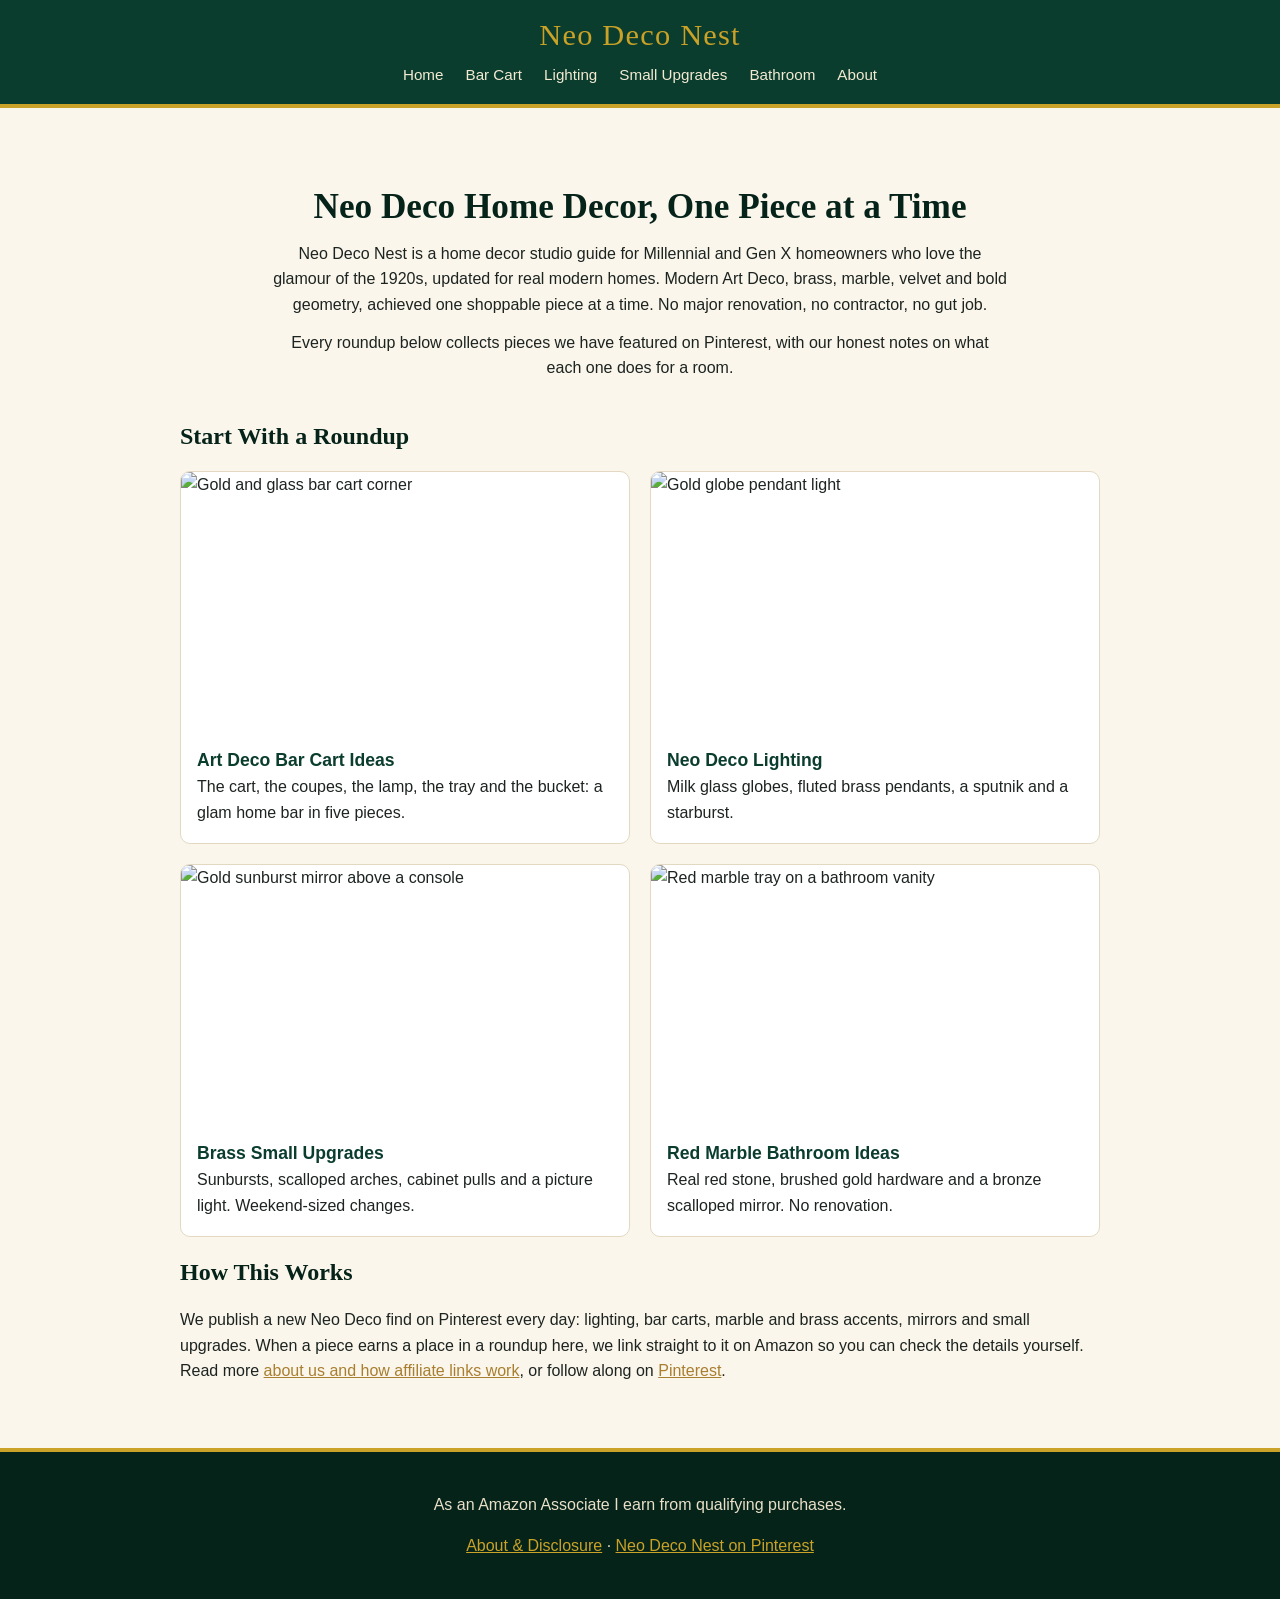
==== index.html @ 0c6e8785 "Add files via upload" ====
<!DOCTYPE html>
<html lang="en">
<head>
  <meta charset="utf-8">
  <meta name="viewport" content="width=device-width, initial-scale=1">
  <title>Neo Deco Nest | Neo Deco Home Decor Ideas, One Piece at a Time</title>
  <meta name="description" content="Neo Deco home decor ideas for Millennial and Gen X homes: modern Art Deco glamour in brass, marble and bold geometry, one shoppable piece at a time, no renovation needed.">
  <!-- PINTEREST CLAIM META TAG GOES HERE -->
  <link rel="stylesheet" href="style.css">
</head>
<body>
  <header class="site-header">
    <p class="brand"><a href="index.html">Neo Deco Nest</a></p>
    <nav class="site-nav">
      <a href="index.html">Home</a>
      <a href="art-deco-bar-cart.html">Bar Cart</a>
      <a href="neo-deco-lighting.html">Lighting</a>
      <a href="brass-small-upgrades.html">Small Upgrades</a>
      <a href="red-marble-bathroom.html">Bathroom</a>
      <a href="about.html">About</a>
    </nav>
  </header>
  <main>
    <section class="hero">
      <h1>Neo Deco Home Decor, One Piece at a Time</h1>
      <p>Neo Deco Nest is a home decor studio guide for Millennial and Gen X homeowners who love the glamour of the 1920s, updated for real modern homes. Modern Art Deco, brass, marble, velvet and bold geometry, achieved one shoppable piece at a time. No major renovation, no contractor, no gut job.</p>
      <p>Every roundup below collects pieces we have featured on Pinterest, with our honest notes on what each one does for a room.</p>
    </section>
    <section>
      <h2>Start With a Roundup</h2>
      <div class="card-grid">
        <a class="card" href="art-deco-bar-cart.html">
          <img src="assets/bar-cart.jpg" alt="Gold and glass bar cart corner" loading="lazy">
          <span class="card-body"><strong>Art Deco Bar Cart Ideas</strong><br>The cart, the coupes, the lamp, the tray and the bucket: a glam home bar in five pieces.</span>
        </a>
        <a class="card" href="neo-deco-lighting.html">
          <img src="assets/globe-pendant.jpg" alt="Gold globe pendant light" loading="lazy">
          <span class="card-body"><strong>Neo Deco Lighting</strong><br>Milk glass globes, fluted brass pendants, a sputnik and a starburst.</span>
        </a>
        <a class="card" href="brass-small-upgrades.html">
          <img src="assets/sunburst-mirror.jpg" alt="Gold sunburst mirror above a console" loading="lazy">
          <span class="card-body"><strong>Brass Small Upgrades</strong><br>Sunbursts, scalloped arches, cabinet pulls and a picture light. Weekend-sized changes.</span>
        </a>
        <a class="card" href="red-marble-bathroom.html">
          <img src="assets/red-marble-tray.jpg" alt="Red marble tray on a bathroom vanity" loading="lazy">
          <span class="card-body"><strong>Red Marble Bathroom Ideas</strong><br>Real red stone, brushed gold hardware and a bronze scalloped mirror. No renovation.</span>
        </a>
      </div>
    </section>
    <section>
      <h2>How This Works</h2>
      <p>We publish a new Neo Deco find on Pinterest every day: lighting, bar carts, marble and brass accents, mirrors and small upgrades. When a piece earns a place in a roundup here, we link straight to it on Amazon so you can check the details yourself. Read more <a href="about.html">about us and how affiliate links work</a>, or follow along on <a href="https://www.pinterest.com/neodeconesthome/" rel="noopener">Pinterest</a>.</p>
    </section>
  </main>
  <footer class="site-footer">
    <p>As an Amazon Associate I earn from qualifying purchases.</p>
    <p><a href="about.html">About &amp; Disclosure</a> &middot; <a href="https://www.pinterest.com/neodeconesthome/" rel="noopener">Neo Deco Nest on Pinterest</a></p>
  </footer>
</body>
</html>
---- style.css ----
:root {
  --emerald: #0b3d2e;
  --emerald-deep: #06231a;
  --gold: #c9a227;
  --brass: #a97e2f;
  --cream: #faf6ec;
  --ink: #1d2420;
  --muted: #5c665f;
  --line: #e3d9c2;
}

* { box-sizing: border-box; }

body {
  margin: 0;
  font-family: -apple-system, BlinkMacSystemFont, "Segoe UI", Roboto, Helvetica, Arial, sans-serif;
  background: var(--cream);
  color: var(--ink);
  line-height: 1.6;
}

h1, h2, h3, .brand {
  font-family: Georgia, "Times New Roman", serif;
  color: var(--emerald-deep);
  line-height: 1.25;
}

a { color: var(--brass); }

.site-header {
  background: var(--emerald);
  padding: 1rem 1.25rem;
  text-align: center;
  border-bottom: 4px solid var(--gold);
}

.brand { margin: 0 0 0.5rem; font-size: 1.9rem; letter-spacing: 0.04em; }
.brand a { color: var(--gold); text-decoration: none; }

.site-nav a {
  color: #f3ead2;
  text-decoration: none;
  margin: 0 0.55rem;
  font-size: 0.95rem;
  white-space: nowrap;
}
.site-nav a:hover { color: var(--gold); text-decoration: underline; }

main {
  max-width: 960px;
  margin: 0 auto;
  padding: 1.5rem 1.25rem 3rem;
}

.hero { text-align: center; padding: 1.5rem 0 0.5rem; }
.hero h1 { font-size: 2.2rem; margin-bottom: 0.75rem; }
.hero p { max-width: 46rem; margin: 0.75rem auto; }

.card-grid {
  display: grid;
  grid-template-columns: repeat(2, 1fr);
  gap: 1.25rem;
  margin-top: 1rem;
}

.card {
  background: #fff;
  border: 1px solid var(--line);
  border-radius: 10px;
  overflow: hidden;
  text-decoration: none;
  color: var(--ink);
  display: block;
}
.card img { width: 100%; height: 260px; object-fit: cover; display: block; }
.card-body { display: block; padding: 0.9rem 1rem 1.1rem; }
.card-body strong { color: var(--emerald); font-size: 1.1rem; }

.disclosure {
  background: #f1e8cf;
  border-left: 4px solid var(--gold);
  padding: 0.75rem 1rem;
  font-size: 0.95rem;
}

.product-list { display: flex; flex-direction: column; gap: 1.5rem; margin-top: 1.5rem; }

.product {
  background: #fff;
  border: 1px solid var(--line);
  border-radius: 10px;
  overflow: hidden;
  display: grid;
  grid-template-columns: 300px 1fr;
}
.product img { width: 100%; height: 100%; min-height: 280px; object-fit: cover; display: block; }
.product-body { padding: 1.1rem 1.25rem; }
.product-body h3 { margin-top: 0; }

.btn {
  display: inline-block;
  background: var(--emerald);
  color: #fff;
  text-decoration: none;
  padding: 0.6rem 1.2rem;
  border-radius: 999px;
  border: 1px solid var(--gold);
  font-weight: 600;
}
.btn:hover { background: var(--emerald-deep); }

.site-footer {
  background: var(--emerald-deep);
  color: #e9e0c8;
  text-align: center;
  padding: 1.5rem 1.25rem;
  border-top: 4px solid var(--gold);
}
.site-footer a { color: var(--gold); }

@media (max-width: 640px) {
  .card-grid { grid-template-columns: 1fr; }
  .product { grid-template-columns: 1fr; }
  .product img { height: 320px; min-height: 0; }
  .hero h1 { font-size: 1.7rem; }
  .brand { font-size: 1.5rem; }
}
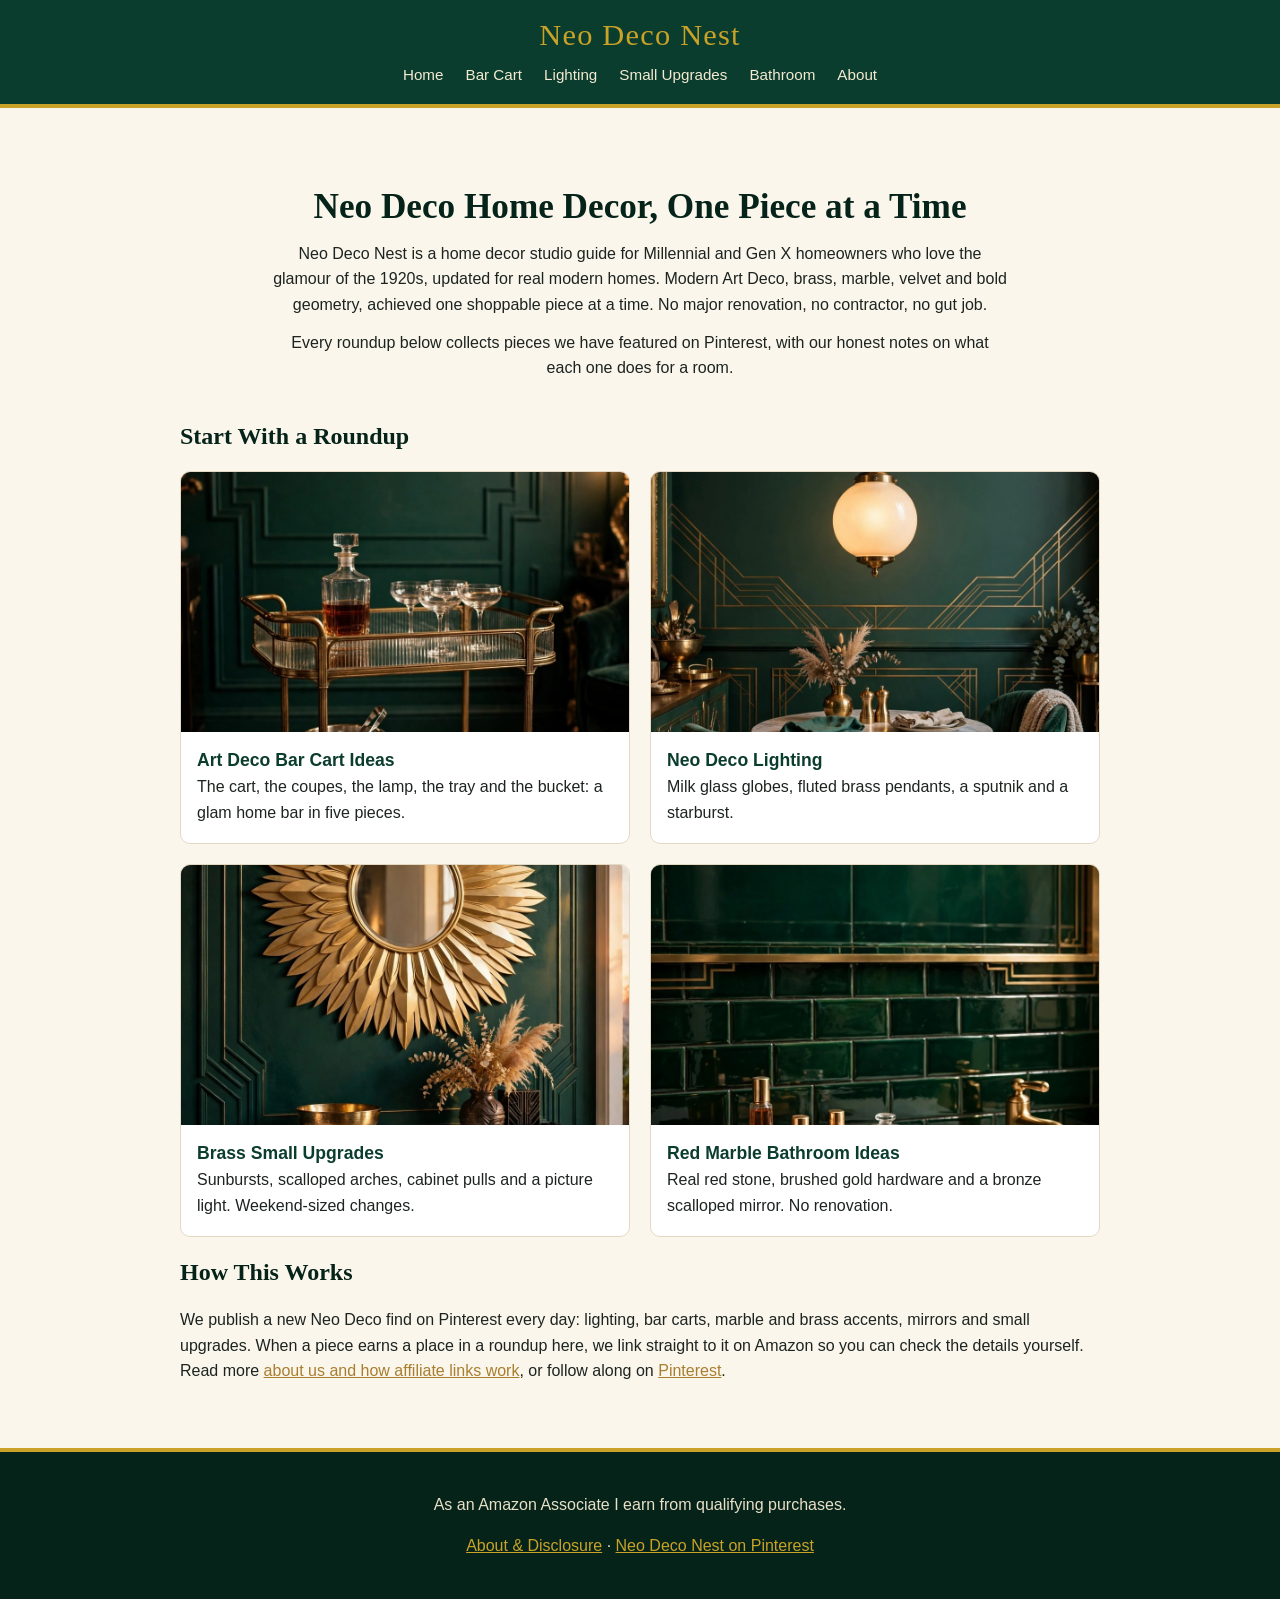
==== commit 82374e35: "Add Pinterest domain verification meta tag" ====
--- a/index.html
+++ b/index.html
@@ -5,7 +5,7 @@
   <meta name="viewport" content="width=device-width, initial-scale=1">
   <title>Neo Deco Nest | Neo Deco Home Decor Ideas, One Piece at a Time</title>
   <meta name="description" content="Neo Deco home decor ideas for Millennial and Gen X homes: modern Art Deco glamour in brass, marble and bold geometry, one shoppable piece at a time, no renovation needed.">
-  <!-- PINTEREST CLAIM META TAG GOES HERE -->
+  <meta name="p:domain_verify" content="8adfed2df7e66b7f47789039637cab0e"/>
   <link rel="stylesheet" href="style.css">
 </head>
 <body>
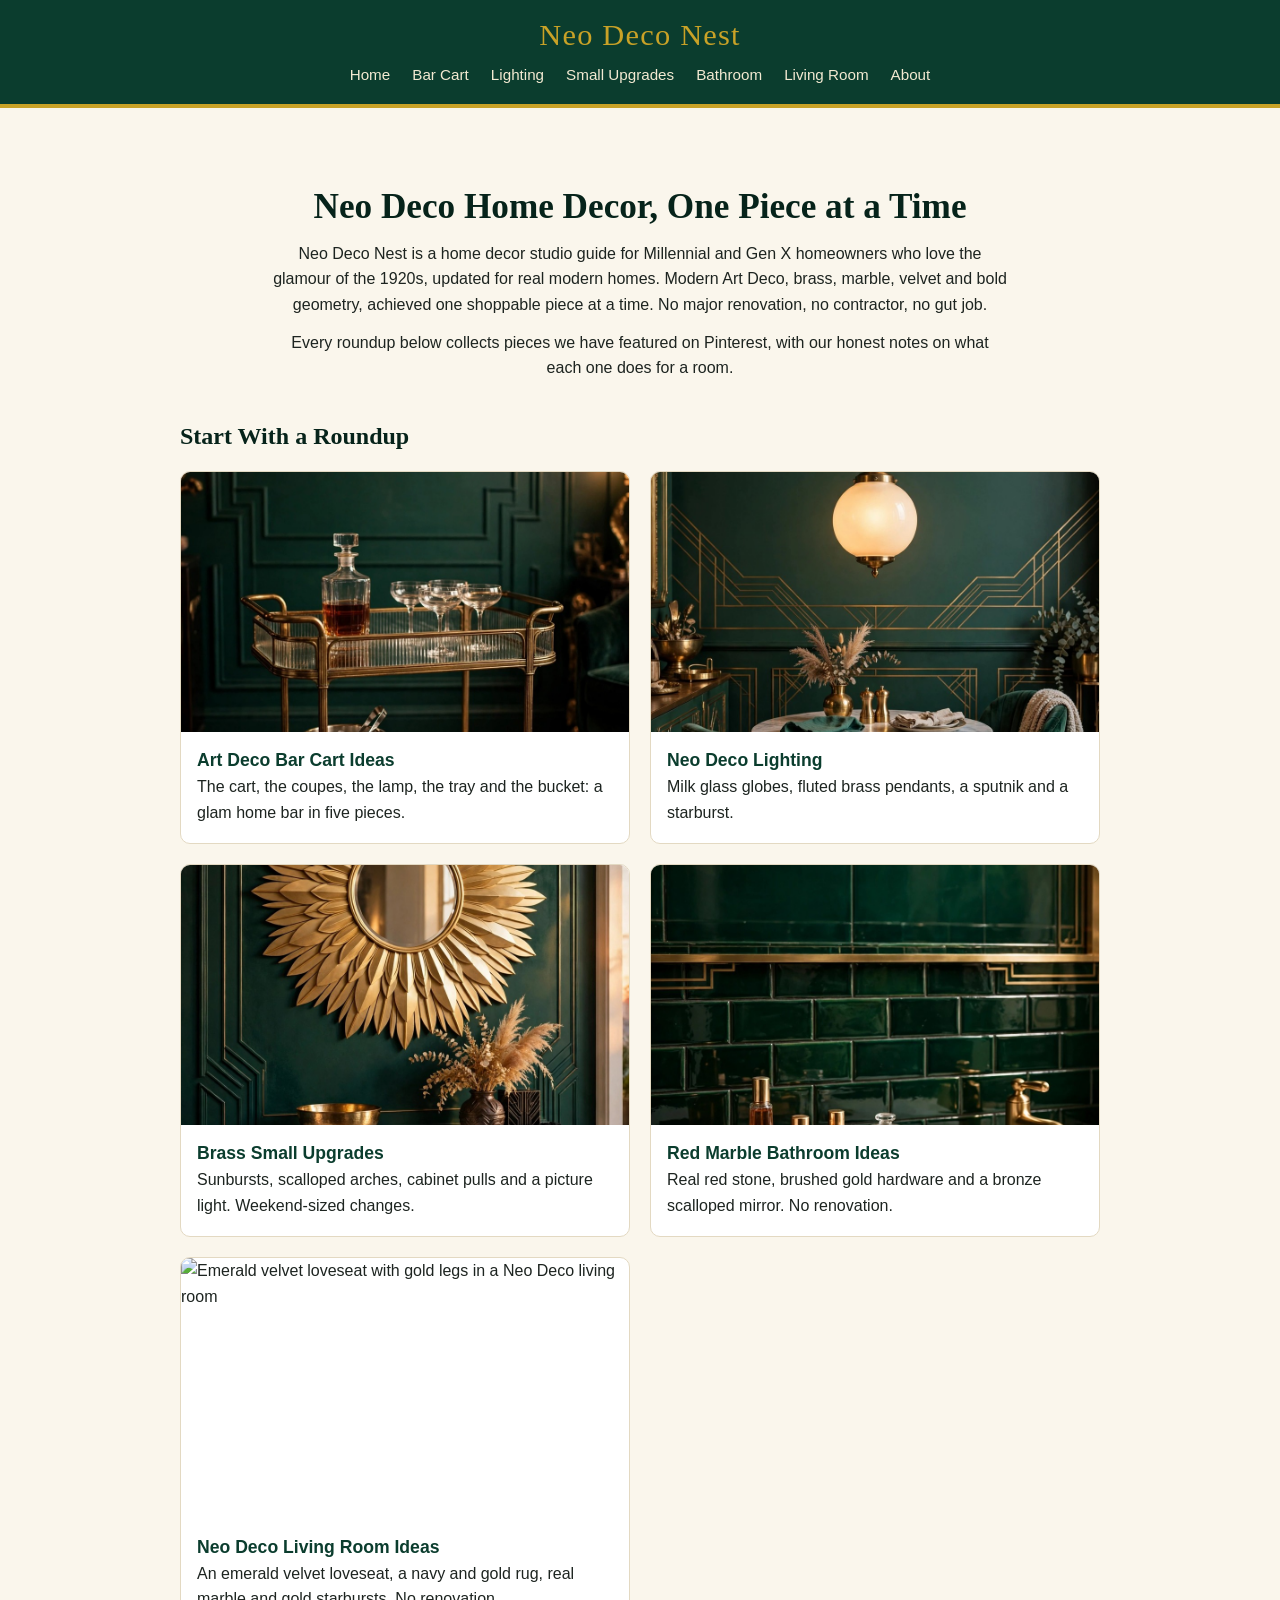
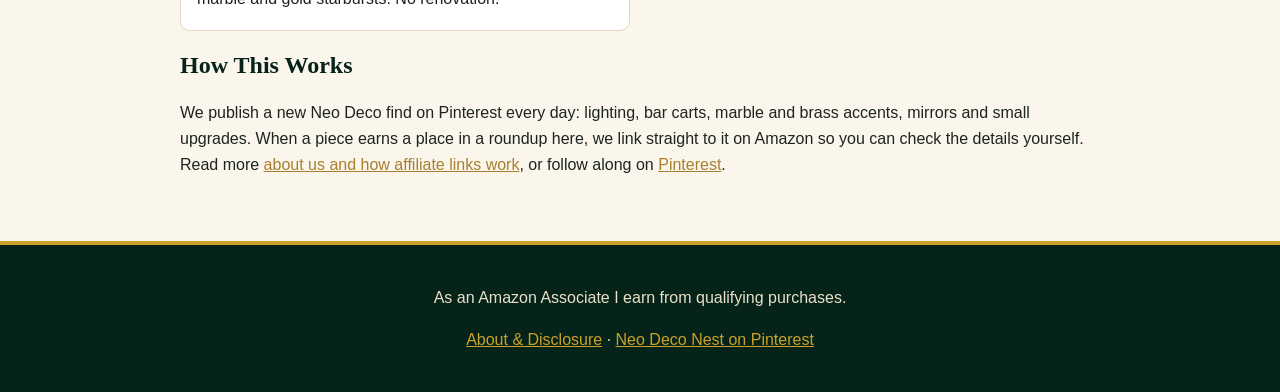
==== commit c431cbdd: "Add files via upload" ====
--- a/index.html
+++ b/index.html
@@ -17,6 +17,7 @@
       <a href="neo-deco-lighting.html">Lighting</a>
       <a href="brass-small-upgrades.html">Small Upgrades</a>
       <a href="red-marble-bathroom.html">Bathroom</a>
+      <a href="neo-deco-living-room.html">Living Room</a>
       <a href="about.html">About</a>
     </nav>
   </header>
@@ -45,6 +46,10 @@
           <img src="assets/red-marble-tray.jpg" alt="Red marble tray on a bathroom vanity" loading="lazy">
           <span class="card-body"><strong>Red Marble Bathroom Ideas</strong><br>Real red stone, brushed gold hardware and a bronze scalloped mirror. No renovation.</span>
         </a>
+        <a class="card" href="neo-deco-living-room.html">
+          <img src="assets/emerald-velvet-loveseat.jpg" alt="Emerald velvet loveseat with gold legs in a Neo Deco living room" loading="lazy">
+          <span class="card-body"><strong>Neo Deco Living Room Ideas</strong><br>An emerald velvet loveseat, a navy and gold rug, real marble and gold starbursts. No renovation.</span>
+        </a>
       </div>
     </section>
     <section>
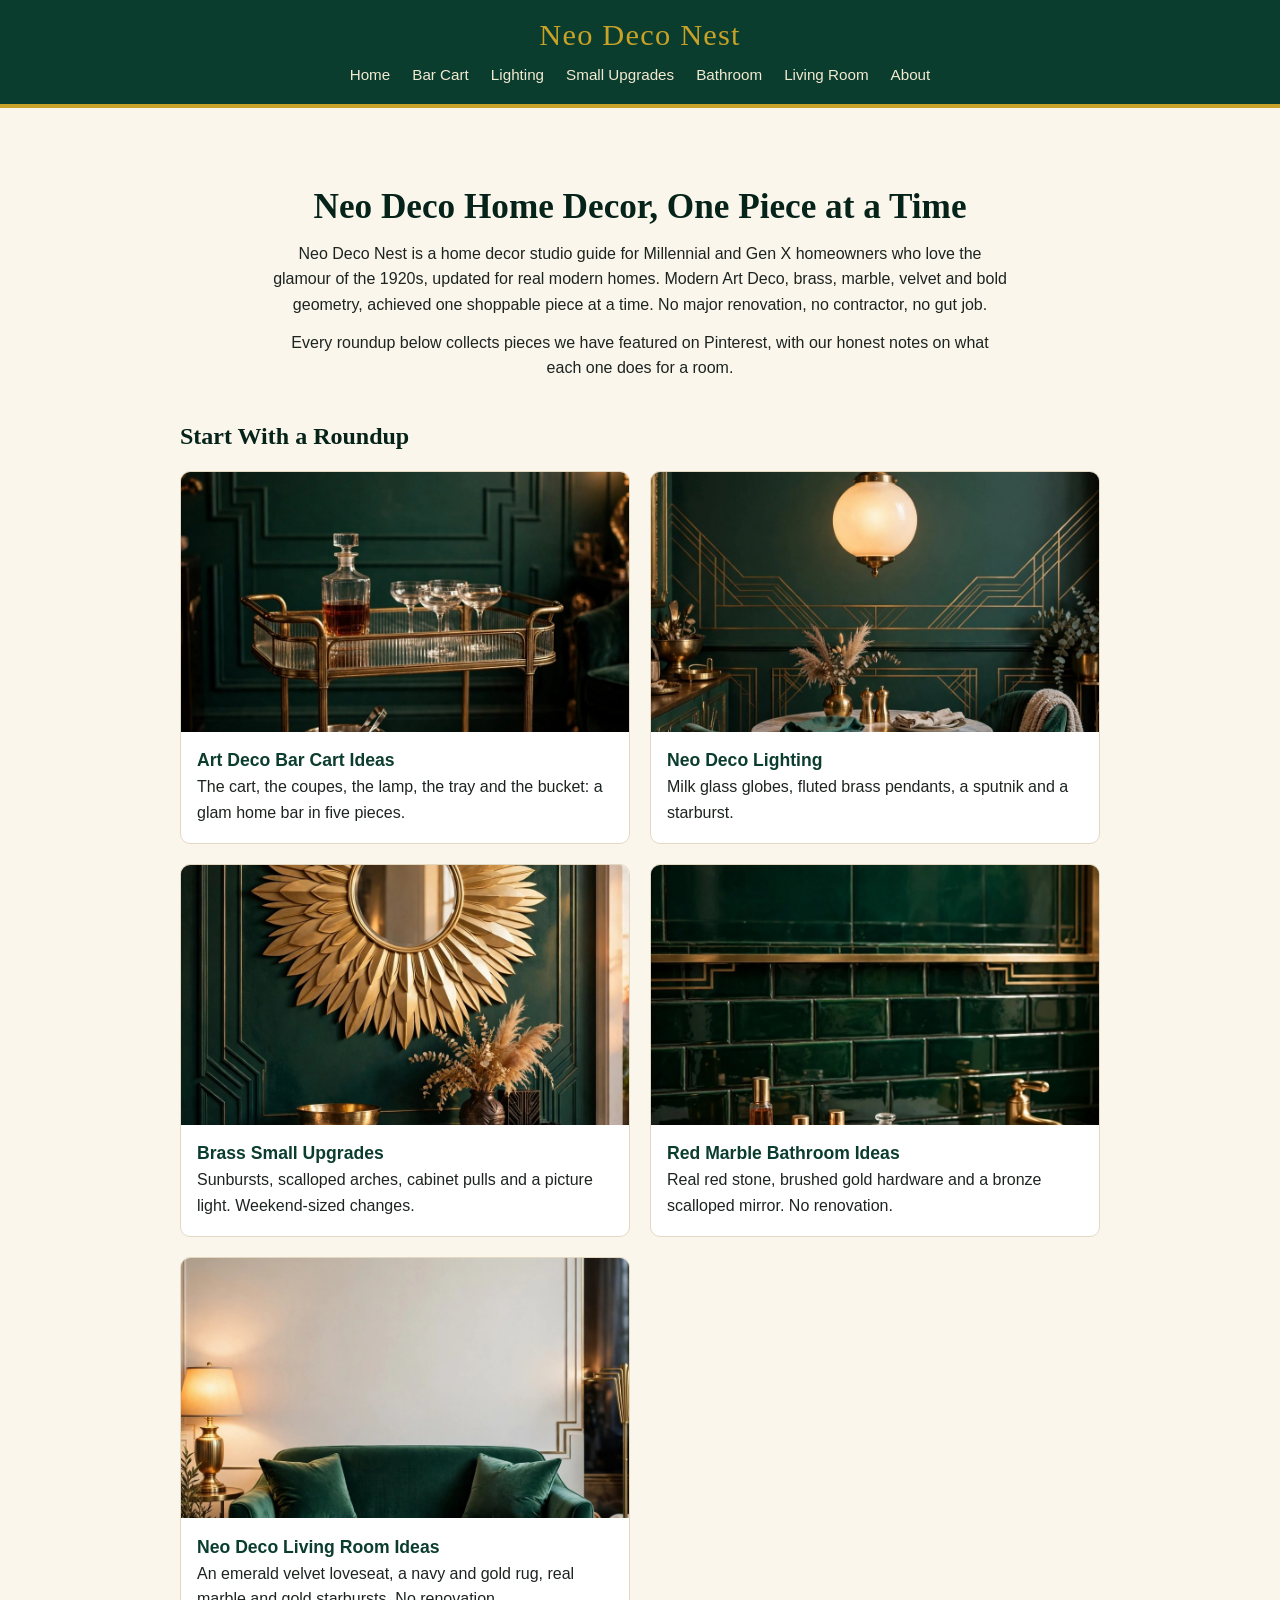
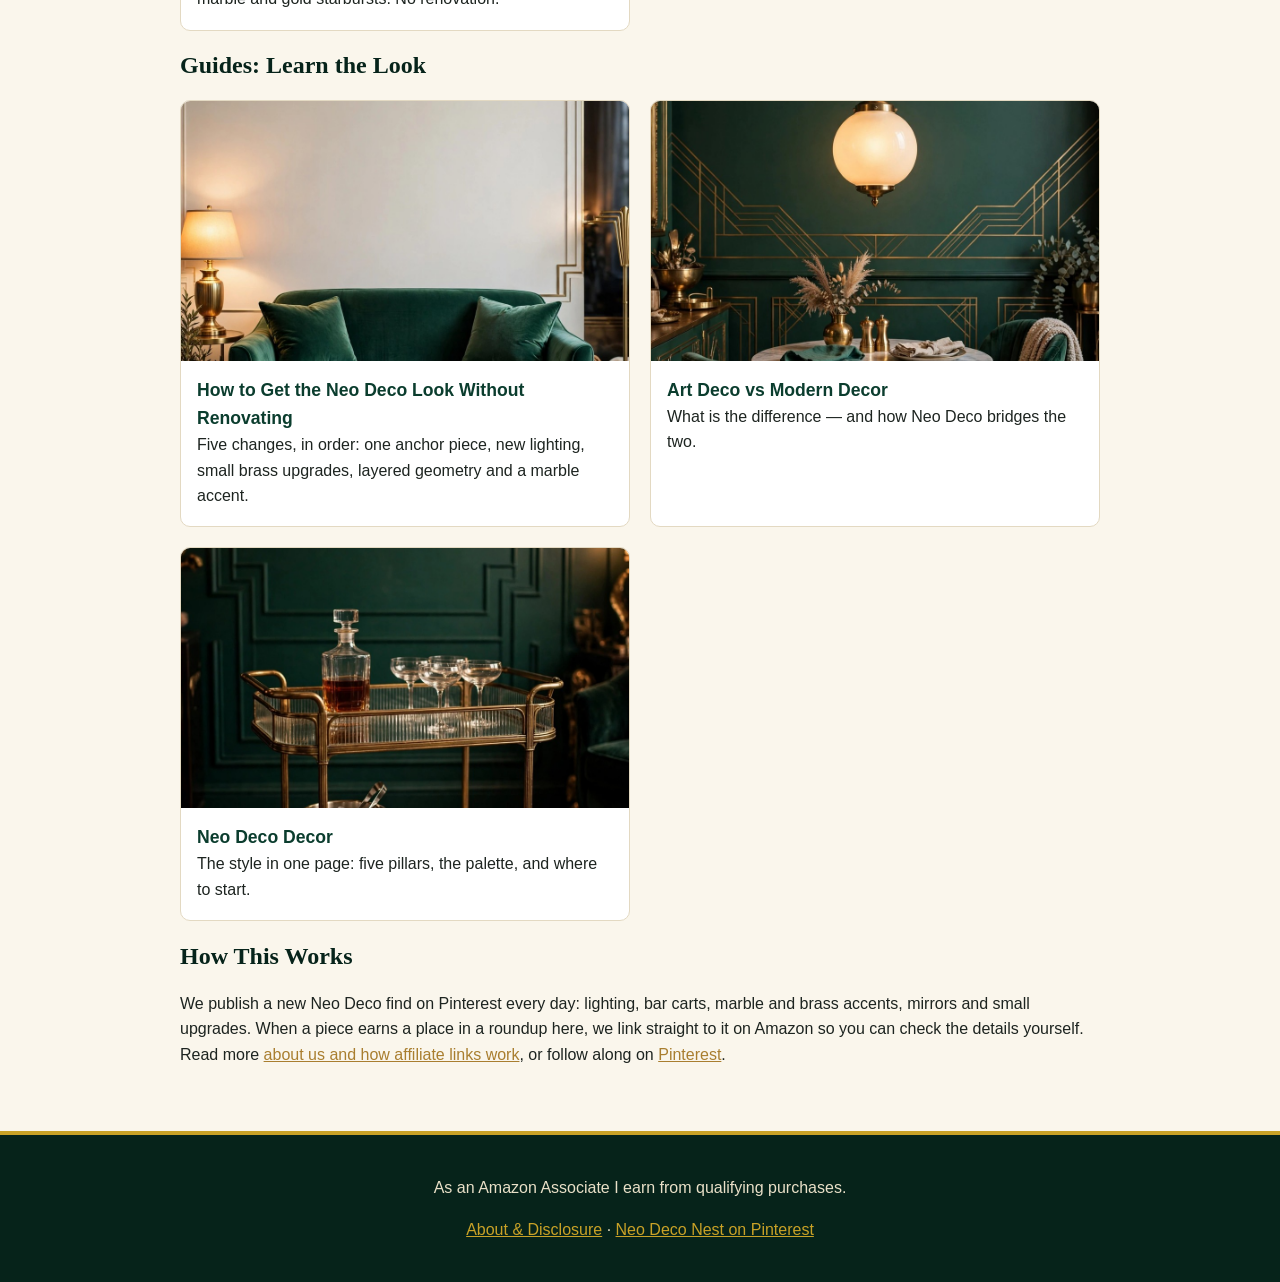
==== commit f94140b1: "Add 3 batch 08 guide articles" ====
--- a/index.html
+++ b/index.html
@@ -53,6 +53,23 @@
       </div>
     </section>
     <section>
+      <h2>Guides: Learn the Look</h2>
+      <div class="card-grid">
+        <a class="card" href="how-to-get-neo-deco-look-without-renovating.html">
+          <img src="assets/emerald-velvet-loveseat.jpg" alt="Emerald velvet loveseat with gold legs in a Neo Deco living room" loading="lazy">
+          <span class="card-body"><strong>How to Get the Neo Deco Look Without Renovating</strong><br>Five changes, in order: one anchor piece, new lighting, small brass upgrades, layered geometry and a marble accent.</span>
+        </a>
+        <a class="card" href="art-deco-vs-modern-decor.html">
+          <img src="assets/globe-pendant.jpg" alt="Gold globe pendant light" loading="lazy">
+          <span class="card-body"><strong>Art Deco vs Modern Decor</strong><br>What is the difference — and how Neo Deco bridges the two.</span>
+        </a>
+        <a class="card" href="neo-deco-decor.html">
+          <img src="assets/bar-cart.jpg" alt="Gold and glass bar cart corner" loading="lazy">
+          <span class="card-body"><strong>Neo Deco Decor</strong><br>The style in one page: five pillars, the palette, and where to start.</span>
+        </a>
+      </div>
+    </section>
+    <section>
       <h2>How This Works</h2>
       <p>We publish a new Neo Deco find on Pinterest every day: lighting, bar carts, marble and brass accents, mirrors and small upgrades. When a piece earns a place in a roundup here, we link straight to it on Amazon so you can check the details yourself. Read more <a href="about.html">about us and how affiliate links work</a>, or follow along on <a href="https://www.pinterest.com/neodeconesthome/" rel="noopener">Pinterest</a>.</p>
     </section>
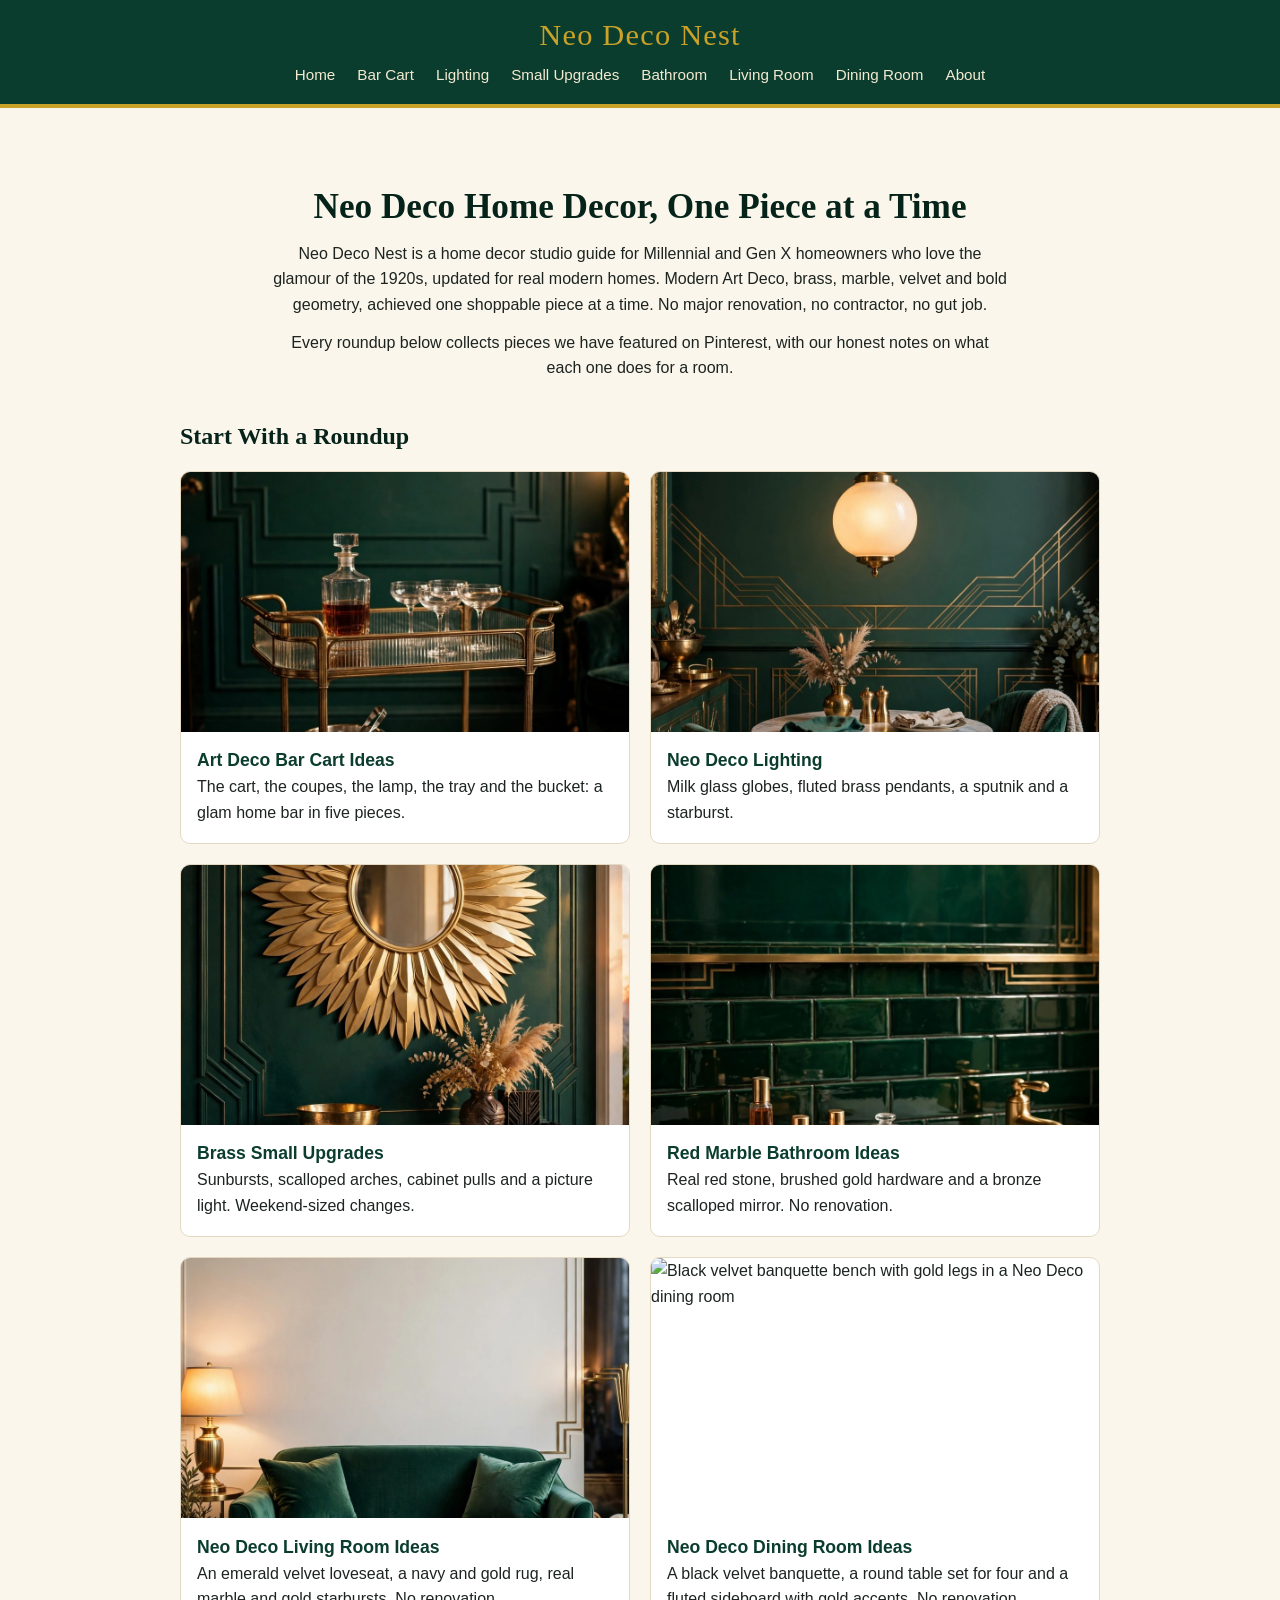
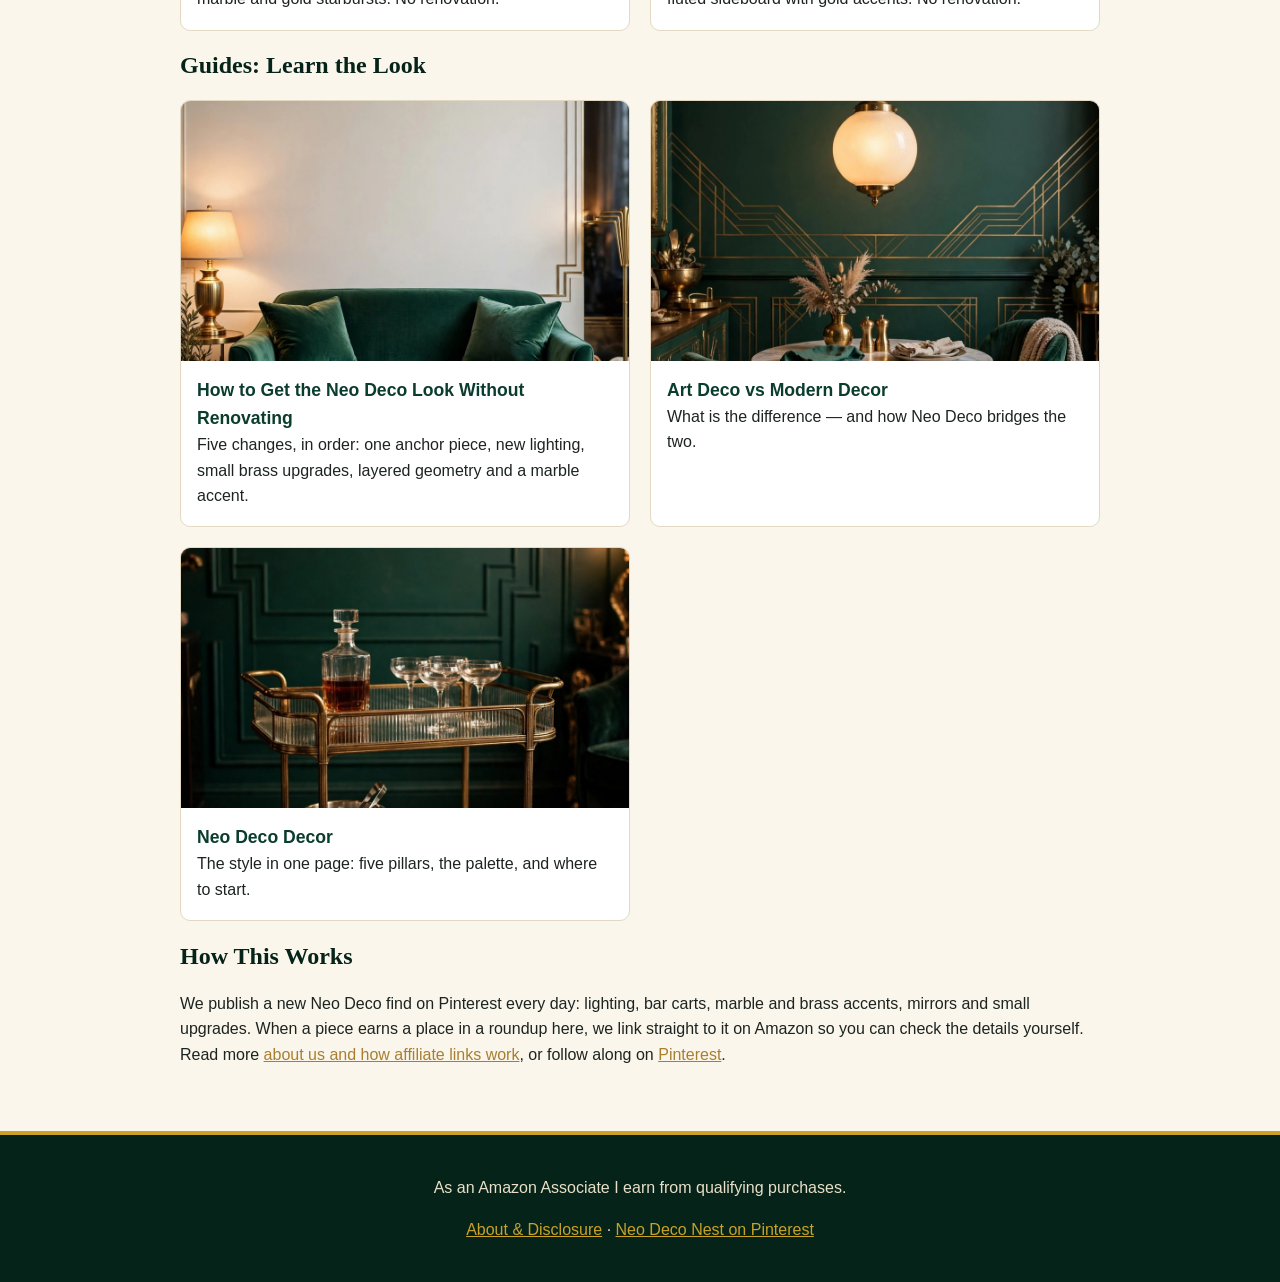
==== commit 5aed1454: "Add Dining Room roundup (batch 06)" ====
--- a/index.html
+++ b/index.html
@@ -18,6 +18,7 @@
       <a href="brass-small-upgrades.html">Small Upgrades</a>
       <a href="red-marble-bathroom.html">Bathroom</a>
       <a href="neo-deco-living-room.html">Living Room</a>
+      <a href="neo-deco-dining-room.html">Dining Room</a>
       <a href="about.html">About</a>
     </nav>
   </header>
@@ -50,6 +51,10 @@
           <img src="assets/emerald-velvet-loveseat.jpg" alt="Emerald velvet loveseat with gold legs in a Neo Deco living room" loading="lazy">
           <span class="card-body"><strong>Neo Deco Living Room Ideas</strong><br>An emerald velvet loveseat, a navy and gold rug, real marble and gold starbursts. No renovation.</span>
         </a>
+        <a class="card" href="neo-deco-dining-room.html">
+          <img src="assets/velvet-banquette-bench.jpg" alt="Black velvet banquette bench with gold legs in a Neo Deco dining room" loading="lazy">
+          <span class="card-body"><strong>Neo Deco Dining Room Ideas</strong><br>A black velvet banquette, a round table set for four and a fluted sideboard with gold accents. No renovation.</span>
+        </a>
       </div>
     </section>
     <section>
